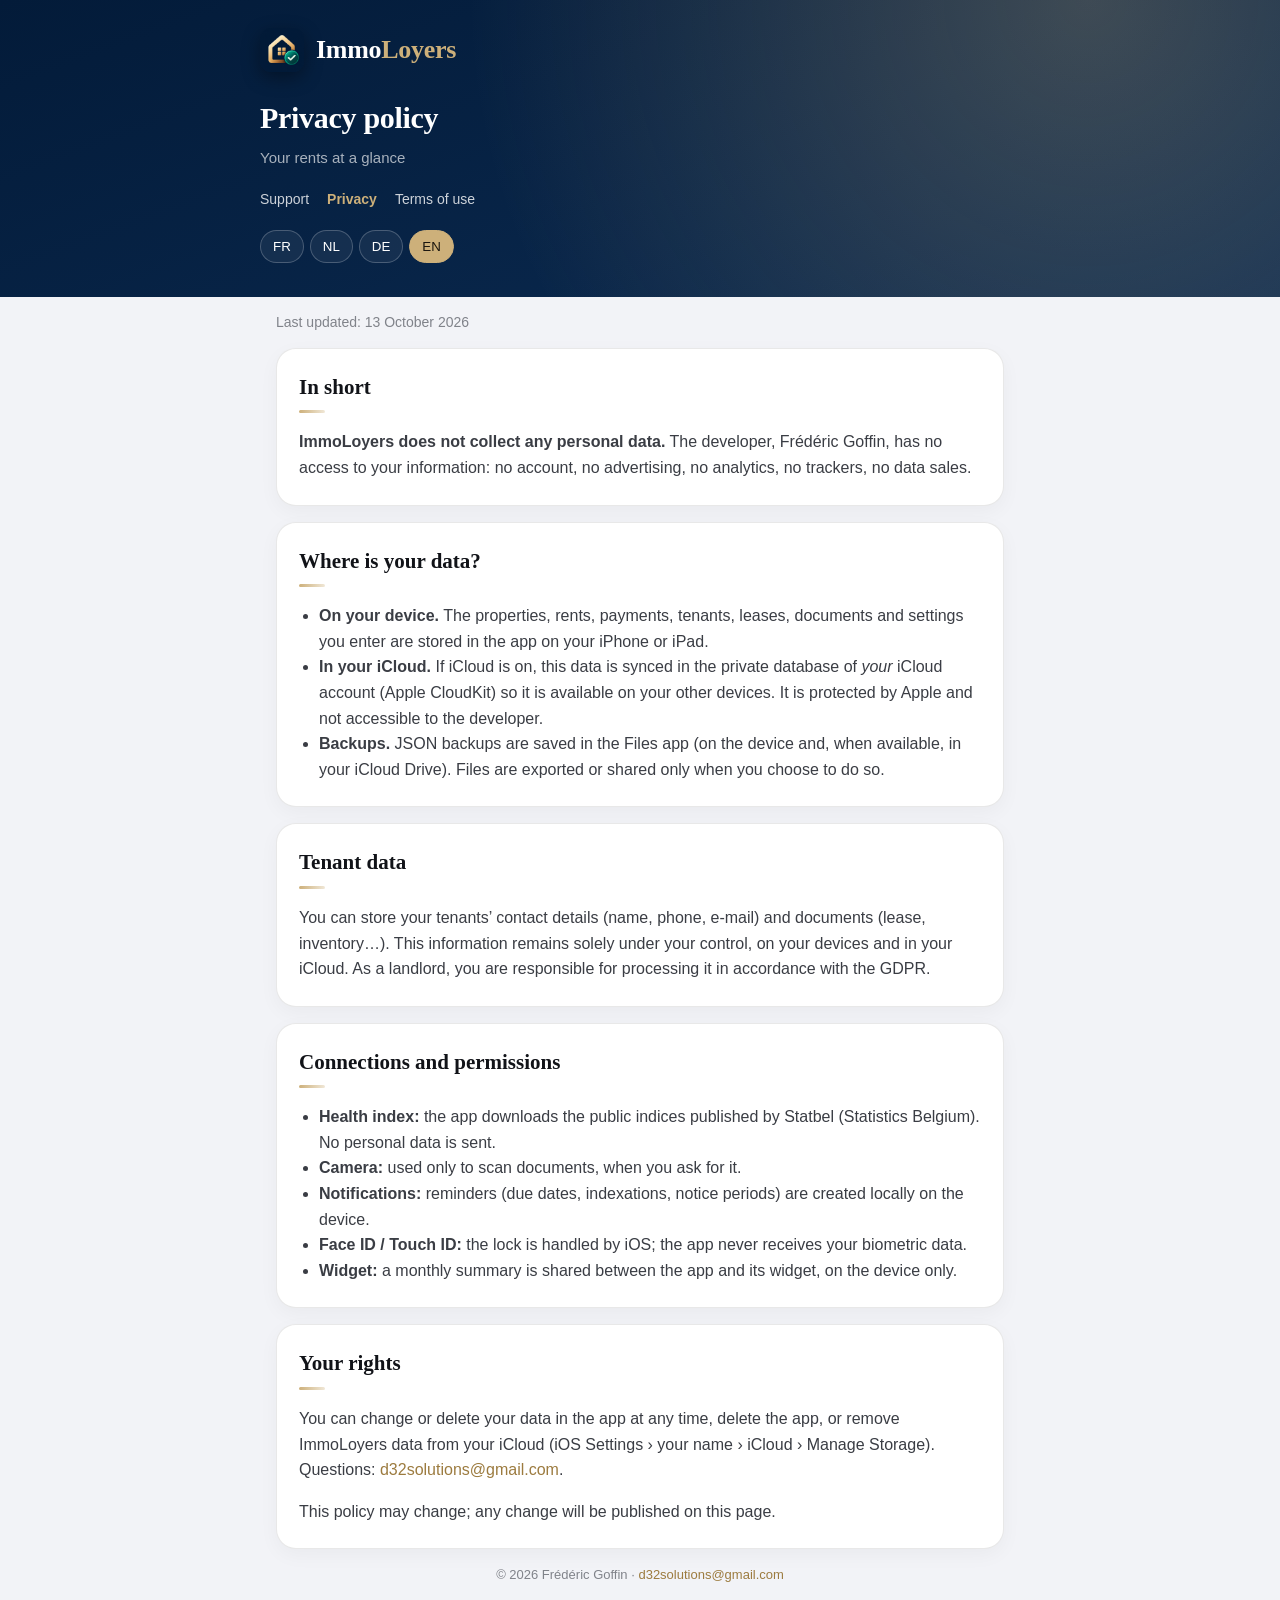
==== privacy.html @ 968ce4fb "Pages ImmoLoyers : assistance, confidentialité, conditions (FR/NL/DE/EN) Co-Authored-By: Claude Opus" ====
<!doctype html>
<html lang="fr">
<head>
<meta charset="utf-8">
<meta name="viewport" content="width=device-width, initial-scale=1">
<title>ImmoLoyers — Politique de confidentialité</title>
<meta name="description" content="ImmoLoyers — Vos loyers, en un coup d’œil">
<link rel="icon" href="logo.png">
<link rel="apple-touch-icon" href="apple-touch-icon.png">
<link rel="stylesheet" href="style.css">
<script src="lang.js"></script>
</head>
<body>
<header class="hero"><div class="wrap">
  <div class="brand"><img src="logo.png" alt=""><span class="name serif">Immo<b>Loyers</b></span></div>
  <h1 class="serif"><span data-lang="fr">Politique de confidentialité</span><span data-lang="nl">Privacybeleid</span><span data-lang="de">Datenschutzerklärung</span><span data-lang="en">Privacy policy</span></h1>
  <p class="sub"><span data-lang="fr">Vos loyers, en un coup d’œil</span><span data-lang="nl">Uw huurgelden in één oogopslag</span><span data-lang="de">Ihre Mieten auf einen Blick</span><span data-lang="en">Your rents at a glance</span></p>
  <nav class="pages"><a href="index.html" data-keep-lang class=""><span data-lang="fr">Assistance</span><span data-lang="nl">Ondersteuning</span><span data-lang="de">Support</span><span data-lang="en">Support</span></a> <a href="privacy.html" data-keep-lang class="on"><span data-lang="fr">Confidentialité</span><span data-lang="nl">Privacy</span><span data-lang="de">Datenschutz</span><span data-lang="en">Privacy</span></a> <a href="terms.html" data-keep-lang class=""><span data-lang="fr">Conditions d’utilisation</span><span data-lang="nl">Gebruiksvoorwaarden</span><span data-lang="de">Nutzungsbedingungen</span><span data-lang="en">Terms of use</span></a></nav>
  <nav class="lang">
    <button data-set="fr">FR</button><button data-set="nl">NL</button><button data-set="de">DE</button><button data-set="en">EN</button>
  </nav>
</div></header>
<main class="wrap"><div data-lang="fr"><p class="muted">Dernière mise à jour : 13 octobre 2026</p><section class="card"><h2 class="serif">En bref</h2><div class="rule"></div><p><strong>ImmoLoyers ne collecte aucune donnée personnelle.</strong> Le développeur, Frédéric Goffin, n’a accès à aucune de vos informations : pas de compte à créer, pas de publicité, pas de mesure d’audience, pas de pisteur, pas de revente de données.</p></section><section class="card"><h2 class="serif">Où sont vos données ?</h2><div class="rule"></div><ul>
<li><strong>Sur votre appareil.</strong> Les biens, loyers, paiements, locataires, baux, documents et réglages que vous saisissez sont enregistrés dans l’app, sur votre iPhone ou iPad.</li>
<li><strong>Dans votre iCloud.</strong> Si iCloud est activé, ces données sont synchronisées dans la base privée de <em>votre</em> compte iCloud (Apple CloudKit), pour être disponibles sur vos autres appareils. Elles sont protégées par Apple et ne sont pas accessibles au développeur.</li>
<li><strong>Sauvegardes.</strong> Les sauvegardes JSON sont enregistrées dans l’app Fichiers (sur l’appareil et, si disponible, dans votre iCloud Drive). Les fichiers que vous exportez ou partagez le sont uniquement à votre initiative.</li>
</ul></section><section class="card"><h2 class="serif">Données des locataires</h2><div class="rule"></div><p>Vous pouvez enregistrer les coordonnées de vos locataires (nom, téléphone, e-mail) et des documents (bail, état des lieux…). Ces informations restent sous votre seul contrôle, sur vos appareils et dans votre iCloud. En tant que bailleur, vous êtes responsable de leur traitement conformément au RGPD.</p></section><section class="card"><h2 class="serif">Connexions et autorisations</h2><div class="rule"></div><ul>
<li><strong>Indice santé :</strong> l’app télécharge les indices publics publiés par Statbel (Office belge de statistique). Aucune donnée personnelle n’est envoyée.</li>
<li><strong>Appareil photo :</strong> utilisé uniquement pour scanner des documents, à votre demande.</li>
<li><strong>Notifications :</strong> les rappels (échéances, indexations, préavis) sont créés localement sur l’appareil.</li>
<li><strong>Face ID / Touch ID :</strong> le verrouillage est géré par iOS ; l’app ne reçoit jamais vos données biométriques.</li>
<li><strong>Widget :</strong> un résumé du mois est partagé entre l’app et son widget, sur l’appareil uniquement.</li>
</ul></section><section class="card"><h2 class="serif">Vos droits</h2><div class="rule"></div><p>Vous pouvez à tout moment modifier ou supprimer vos données dans l’app, supprimer l’app, ou effacer les données ImmoLoyers de votre iCloud (Réglages iOS › votre nom › iCloud › Gérer le stockage). Pour toute question : <a href="mailto:d32solutions@gmail.com">d32solutions@gmail.com</a>.</p>
<p>Cette politique peut évoluer ; toute modification sera publiée sur cette page.</p></section></div><div data-lang="nl"><p class="muted">Laatst bijgewerkt: 13 oktober 2026</p><section class="card"><h2 class="serif">Kort samengevat</h2><div class="rule"></div><p><strong>ImmoLoyers verzamelt geen persoonsgegevens.</strong> De ontwikkelaar, Frédéric Goffin, heeft geen toegang tot uw gegevens: geen account, geen reclame, geen statistieken, geen trackers, geen verkoop van gegevens.</p></section><section class="card"><h2 class="serif">Waar staan uw gegevens?</h2><div class="rule"></div><ul>
<li><strong>Op uw toestel.</strong> De panden, huurgelden, betalingen, huurders, huurovereenkomsten, documenten en instellingen die u invoert, worden in de app op uw iPhone of iPad bewaard.</li>
<li><strong>In uw iCloud.</strong> Als iCloud is ingeschakeld, worden deze gegevens gesynchroniseerd in de privédatabase van <em>uw</em> iCloud-account (Apple CloudKit), zodat ze op uw andere toestellen beschikbaar zijn. Ze worden beschermd door Apple en zijn niet toegankelijk voor de ontwikkelaar.</li>
<li><strong>Back-ups.</strong> JSON-back-ups worden bewaard in de app Bestanden (op het toestel en, indien beschikbaar, in uw iCloud Drive). Het exporteren of delen van bestanden gebeurt uitsluitend op uw initiatief.</li>
</ul></section><section class="card"><h2 class="serif">Gegevens van huurders</h2><div class="rule"></div><p>U kunt de contactgegevens van uw huurders (naam, telefoon, e-mail) en documenten (huurovereenkomst, plaatsbeschrijving…) bewaren. Die informatie blijft volledig onder uw controle, op uw toestellen en in uw iCloud. Als verhuurder bent u verantwoordelijk voor de verwerking ervan volgens de AVG.</p></section><section class="card"><h2 class="serif">Verbindingen en toestemmingen</h2><div class="rule"></div><ul>
<li><strong>Gezondheidsindex:</strong> de app downloadt de openbare indexcijfers van Statbel (Belgisch statistiekbureau). Er worden geen persoonsgegevens verzonden.</li>
<li><strong>Camera:</strong> enkel gebruikt om documenten te scannen, op uw verzoek.</li>
<li><strong>Meldingen:</strong> herinneringen (vervaldagen, indexeringen, opzeg) worden lokaal op het toestel aangemaakt.</li>
<li><strong>Face ID / Touch ID:</strong> de vergrendeling wordt door iOS beheerd; de app ontvangt nooit uw biometrische gegevens.</li>
<li><strong>Widget:</strong> een overzicht van de maand wordt enkel op het toestel gedeeld tussen de app en haar widget.</li>
</ul></section><section class="card"><h2 class="serif">Uw rechten</h2><div class="rule"></div><p>U kunt uw gegevens op elk moment wijzigen of verwijderen in de app, de app verwijderen of de ImmoLoyers-gegevens uit uw iCloud wissen (iOS-instellingen › uw naam › iCloud › Opslag beheren). Vragen: <a href="mailto:d32solutions@gmail.com">d32solutions@gmail.com</a>.</p>
<p>Dit beleid kan wijzigen; elke wijziging wordt op deze pagina gepubliceerd.</p></section></div><div data-lang="de"><p class="muted">Zuletzt aktualisiert: 13. Oktober 2026</p><section class="card"><h2 class="serif">Kurz gesagt</h2><div class="rule"></div><p><strong>ImmoLoyers erhebt keine personenbezogenen Daten.</strong> Der Entwickler, Frédéric Goffin, hat keinen Zugriff auf Ihre Informationen: kein Konto, keine Werbung, keine Reichweitenmessung, keine Tracker, kein Verkauf von Daten.</p></section><section class="card"><h2 class="serif">Wo befinden sich Ihre Daten?</h2><div class="rule"></div><ul>
<li><strong>Auf Ihrem Gerät.</strong> Die von Ihnen erfassten Immobilien, Mieten, Zahlungen, Mieter, Mietverträge, Dokumente und Einstellungen werden in der App auf Ihrem iPhone oder iPad gespeichert.</li>
<li><strong>In Ihrer iCloud.</strong> Ist iCloud aktiviert, werden diese Daten in der privaten Datenbank <em>Ihres</em> iCloud-Kontos (Apple CloudKit) synchronisiert, damit sie auf Ihren anderen Geräten verfügbar sind. Sie werden von Apple geschützt und sind für den Entwickler nicht zugänglich.</li>
<li><strong>Sicherungen.</strong> JSON-Sicherungen werden in der App Dateien gespeichert (auf dem Gerät und, falls verfügbar, in Ihrem iCloud Drive). Exportieren oder Teilen von Dateien erfolgt ausschließlich auf Ihre Veranlassung.</li>
</ul></section><section class="card"><h2 class="serif">Daten der Mieter</h2><div class="rule"></div><p>Sie können Kontaktdaten Ihrer Mieter (Name, Telefon, E-Mail) und Dokumente (Mietvertrag, Zustandsbericht…) speichern. Diese Informationen bleiben allein unter Ihrer Kontrolle, auf Ihren Geräten und in Ihrer iCloud. Als Vermieter sind Sie für ihre Verarbeitung gemäß DSGVO verantwortlich.</p></section><section class="card"><h2 class="serif">Verbindungen und Berechtigungen</h2><div class="rule"></div><ul>
<li><strong>Gesundheitsindex:</strong> Die App lädt die von Statbel (Belgisches Statistikamt) veröffentlichten öffentlichen Indizes herunter. Es werden keine personenbezogenen Daten übermittelt.</li>
<li><strong>Kamera:</strong> nur zum Scannen von Dokumenten, auf Ihre Anforderung.</li>
<li><strong>Mitteilungen:</strong> Erinnerungen (Fälligkeiten, Indexierungen, Kündigungsfristen) werden lokal auf dem Gerät erstellt.</li>
<li><strong>Face ID / Touch ID:</strong> Die Sperre wird von iOS verwaltet; die App erhält niemals Ihre biometrischen Daten.</li>
<li><strong>Widget:</strong> Eine Monatsübersicht wird nur auf dem Gerät zwischen der App und ihrem Widget geteilt.</li>
</ul></section><section class="card"><h2 class="serif">Ihre Rechte</h2><div class="rule"></div><p>Sie können Ihre Daten jederzeit in der App ändern oder löschen, die App löschen oder die ImmoLoyers-Daten aus Ihrer iCloud entfernen (iOS-Einstellungen › Ihr Name › iCloud › Speicher verwalten). Fragen: <a href="mailto:d32solutions@gmail.com">d32solutions@gmail.com</a>.</p>
<p>Diese Richtlinie kann sich ändern; jede Änderung wird auf dieser Seite veröffentlicht.</p></section></div><div data-lang="en"><p class="muted">Last updated: 13 October 2026</p><section class="card"><h2 class="serif">In short</h2><div class="rule"></div><p><strong>ImmoLoyers does not collect any personal data.</strong> The developer, Frédéric Goffin, has no access to your information: no account, no advertising, no analytics, no trackers, no data sales.</p></section><section class="card"><h2 class="serif">Where is your data?</h2><div class="rule"></div><ul>
<li><strong>On your device.</strong> The properties, rents, payments, tenants, leases, documents and settings you enter are stored in the app on your iPhone or iPad.</li>
<li><strong>In your iCloud.</strong> If iCloud is on, this data is synced in the private database of <em>your</em> iCloud account (Apple CloudKit) so it is available on your other devices. It is protected by Apple and not accessible to the developer.</li>
<li><strong>Backups.</strong> JSON backups are saved in the Files app (on the device and, when available, in your iCloud Drive). Files are exported or shared only when you choose to do so.</li>
</ul></section><section class="card"><h2 class="serif">Tenant data</h2><div class="rule"></div><p>You can store your tenants’ contact details (name, phone, e-mail) and documents (lease, inventory…). This information remains solely under your control, on your devices and in your iCloud. As a landlord, you are responsible for processing it in accordance with the GDPR.</p></section><section class="card"><h2 class="serif">Connections and permissions</h2><div class="rule"></div><ul>
<li><strong>Health index:</strong> the app downloads the public indices published by Statbel (Statistics Belgium). No personal data is sent.</li>
<li><strong>Camera:</strong> used only to scan documents, when you ask for it.</li>
<li><strong>Notifications:</strong> reminders (due dates, indexations, notice periods) are created locally on the device.</li>
<li><strong>Face ID / Touch ID:</strong> the lock is handled by iOS; the app never receives your biometric data.</li>
<li><strong>Widget:</strong> a monthly summary is shared between the app and its widget, on the device only.</li>
</ul></section><section class="card"><h2 class="serif">Your rights</h2><div class="rule"></div><p>You can change or delete your data in the app at any time, delete the app, or remove ImmoLoyers data from your iCloud (iOS Settings › your name › iCloud › Manage Storage). Questions: <a href="mailto:d32solutions@gmail.com">d32solutions@gmail.com</a>.</p>
<p>This policy may change; any change will be published on this page.</p></section></div></main>
<footer>© 2026 Frédéric Goffin · <a href="mailto:d32solutions@gmail.com">d32solutions@gmail.com</a></footer>
</body>
</html>
---- style.css ----
:root {
  --bg: #F2F3F7;
  --surface: #FFFFFF;
  --ink: #111318;
  --ink2: #3A3D44;
  --muted: #80838A;
  --line: rgba(0, 0, 0, .09);
  --gold: #9C7B3F;
  --gold-soft: rgba(205, 176, 122, .18);
  --hero-a: #031B39;
  --hero-b: #0B2B52;
}
@media (prefers-color-scheme: dark) {
  :root {
    --bg: #0B0C0F;
    --surface: #16181D;
    --ink: #F1EFEA;
    --ink2: #D2D0CB;
    --muted: #8E9198;
    --line: rgba(255, 255, 255, .1);
    --gold: #CDB07A;
    --gold-soft: rgba(205, 176, 122, .14);
  }
}
* { box-sizing: border-box; }
html { -webkit-text-size-adjust: 100%; }
body {
  margin: 0;
  background: var(--bg);
  color: var(--ink);
  font: 16px/1.6 -apple-system, BlinkMacSystemFont, "SF Pro Text", "Segoe UI", Roboto, Helvetica, Arial, sans-serif;
}
.serif { font-family: ui-serif, "New York", Georgia, "Times New Roman", serif; }
a { color: var(--gold); text-decoration: none; }
a:hover { text-decoration: underline; }

header.hero {
  background: radial-gradient(circle at 85% 0%, rgba(205,176,122,.28), transparent 55%),
              linear-gradient(160deg, var(--hero-a), var(--hero-b));
  color: #fff;
  padding: 28px 16px 34px;
}
.wrap { max-width: 760px; margin: 0 auto; padding: 0 16px; }
header .wrap { padding: 0; }
.brand { display: flex; align-items: center; gap: 12px; }
.brand img { width: 44px; height: 44px; border-radius: 11px; box-shadow: 0 6px 18px rgba(0,0,0,.35); }
.brand .name { font-size: 26px; font-weight: 600; letter-spacing: -.3px; }
.brand .name b { color: #CDB07A; font-weight: 600; }
header h1 { font-size: 30px; font-weight: 600; margin: 22px 0 4px; letter-spacing: -.3px; }
header p.sub { margin: 0; color: rgba(255,255,255,.65); font-size: 15px; }

nav.lang { display: flex; gap: 6px; margin-top: 20px; flex-wrap: wrap; }
nav.lang button {
  appearance: none; border: 1px solid rgba(255,255,255,.22); background: rgba(255,255,255,.06);
  color: #fff; font: 600 13px/1 inherit; padding: 8px 12px; border-radius: 999px; cursor: pointer;
}
nav.lang button.on { background: #CDB07A; color: #1A1610; border-color: #CDB07A; }

nav.pages { display: flex; gap: 18px; flex-wrap: wrap; margin: 18px 0 0; font-size: 14px; }
nav.pages a { color: rgba(255,255,255,.8); }
nav.pages a.on { color: #CDB07A; font-weight: 600; }

main { padding: 26px 0 50px; }
.card {
  background: var(--surface); border: 1px solid var(--line); border-radius: 20px;
  padding: 22px 22px 8px; margin-bottom: 16px; box-shadow: 0 6px 20px rgba(0,0,0,.04);
}
.card h2 { font-size: 21px; font-weight: 600; margin: 0 0 6px; }
.card h3 { font-size: 16px; margin: 18px 0 4px; }
.card p, .card li { color: var(--ink2); }
.card ul { padding-left: 20px; }
.rule { width: 26px; height: 3px; border-radius: 2px; background: linear-gradient(90deg, #CDB07A, rgba(205,176,122,.3)); margin: 4px 0 12px; }
.muted { color: var(--muted); font-size: 14px; }
.cta {
  display: inline-block; margin: 6px 0 16px; padding: 12px 18px; border-radius: 14px;
  background: linear-gradient(135deg, #E6CD98, #CDB07A 55%, #B8975C); color: #1A1610 !important;
  font-weight: 600; text-decoration: none !important; box-shadow: 0 6px 16px rgba(205,176,122,.35);
}
footer { text-align: center; color: var(--muted); font-size: 13px; padding: 0 16px 40px; }
[data-lang] { display: none; }
html[lang="fr"] [data-lang="fr"], html[lang="nl"] [data-lang="nl"],
html[lang="de"] [data-lang="de"], html[lang="en"] [data-lang="en"] { display: block; }
html[lang="fr"] span[data-lang="fr"], html[lang="nl"] span[data-lang="nl"],
html[lang="de"] span[data-lang="de"], html[lang="en"] span[data-lang="en"] { display: inline; }
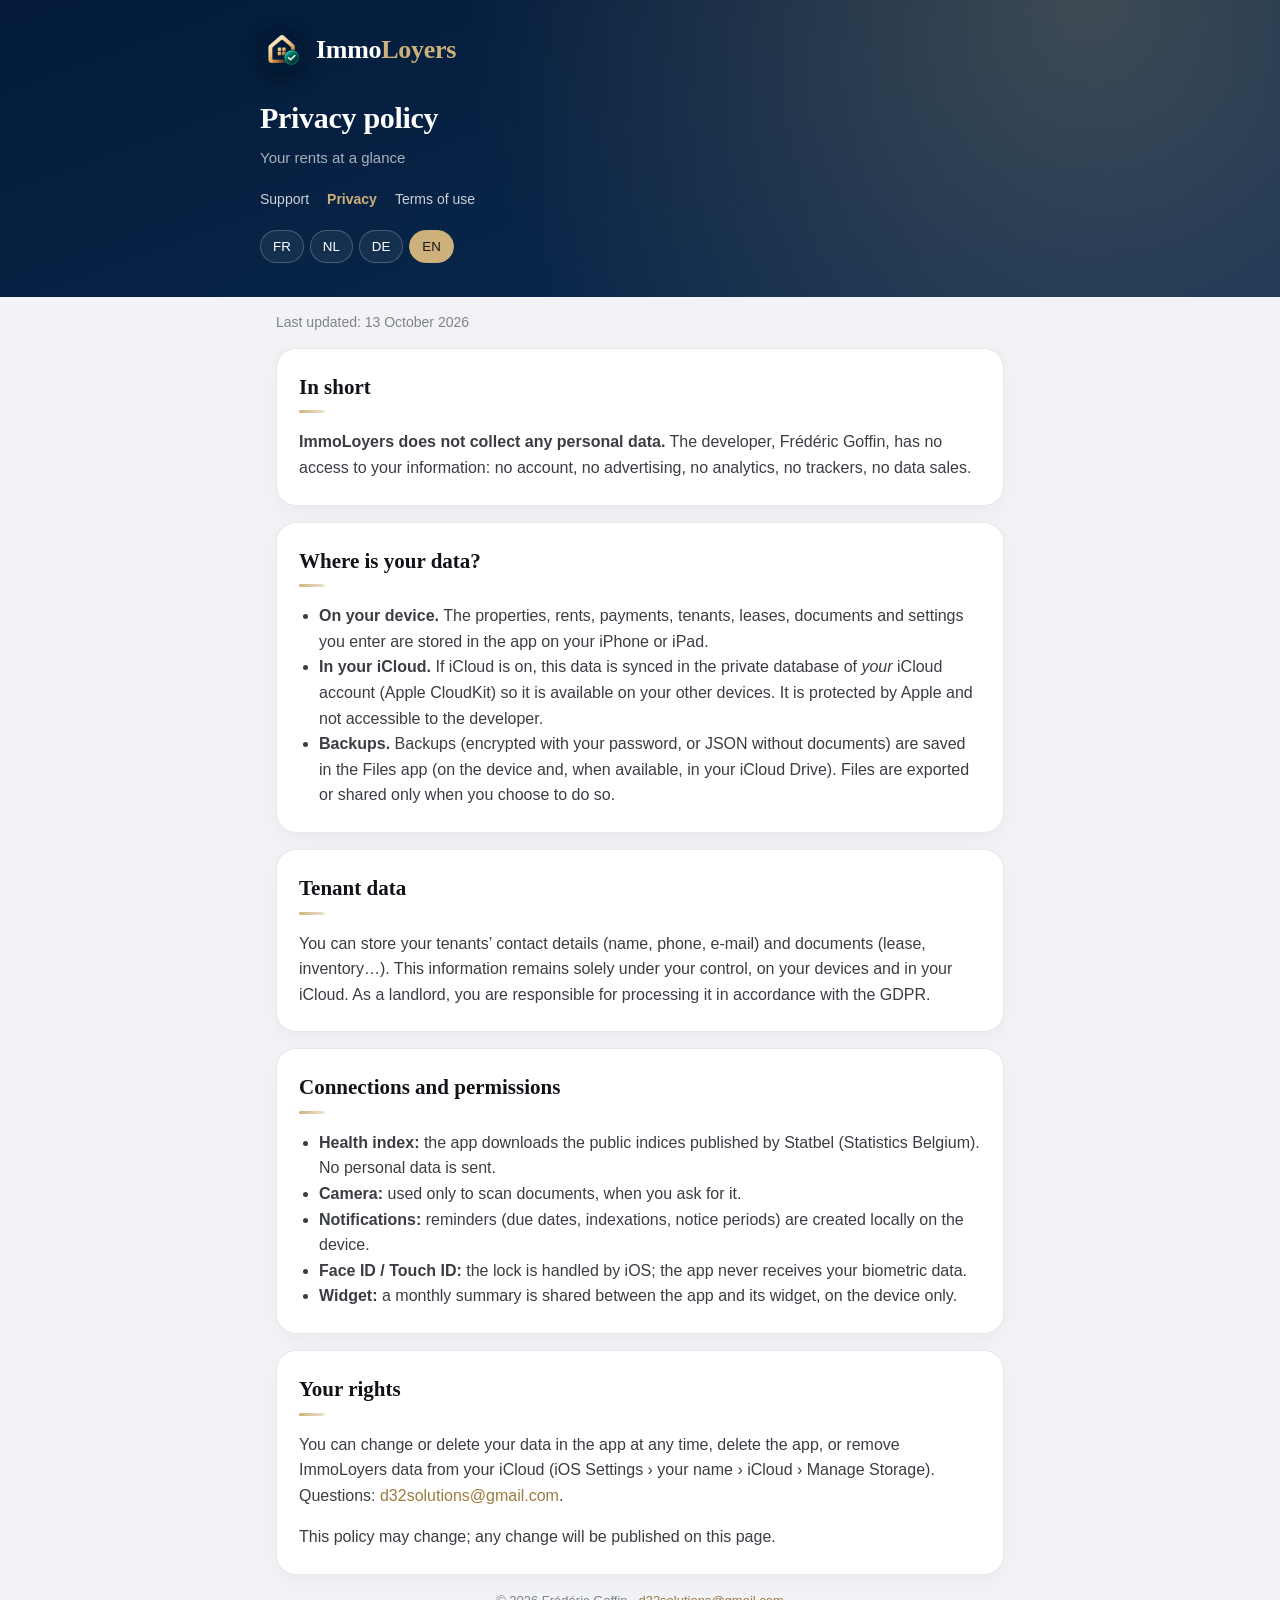
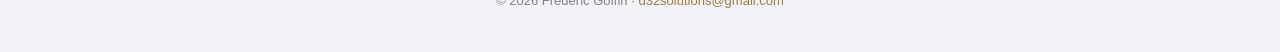
==== commit d12ebf9c: "FAQ et confidentialité : sauvegarde complète chiffrée (.immoloyers) Co-Authored-By: Claude Opus 5.5 " ====
--- a/privacy.html
+++ b/privacy.html
@@ -23,7 +23,7 @@
 <main class="wrap"><div data-lang="fr"><p class="muted">Dernière mise à jour : 13 octobre 2026</p><section class="card"><h2 class="serif">En bref</h2><div class="rule"></div><p><strong>ImmoLoyers ne collecte aucune donnée personnelle.</strong> Le développeur, Frédéric Goffin, n’a accès à aucune de vos informations : pas de compte à créer, pas de publicité, pas de mesure d’audience, pas de pisteur, pas de revente de données.</p></section><section class="card"><h2 class="serif">Où sont vos données ?</h2><div class="rule"></div><ul>
 <li><strong>Sur votre appareil.</strong> Les biens, loyers, paiements, locataires, baux, documents et réglages que vous saisissez sont enregistrés dans l’app, sur votre iPhone ou iPad.</li>
 <li><strong>Dans votre iCloud.</strong> Si iCloud est activé, ces données sont synchronisées dans la base privée de <em>votre</em> compte iCloud (Apple CloudKit), pour être disponibles sur vos autres appareils. Elles sont protégées par Apple et ne sont pas accessibles au développeur.</li>
-<li><strong>Sauvegardes.</strong> Les sauvegardes JSON sont enregistrées dans l’app Fichiers (sur l’appareil et, si disponible, dans votre iCloud Drive). Les fichiers que vous exportez ou partagez le sont uniquement à votre initiative.</li>
+<li><strong>Sauvegardes.</strong> Les sauvegardes (chiffrées avec votre mot de passe, ou JSON sans documents) sont enregistrées dans l’app Fichiers (sur l’appareil et, si disponible, dans votre iCloud Drive). Les fichiers que vous exportez ou partagez le sont uniquement à votre initiative.</li>
 </ul></section><section class="card"><h2 class="serif">Données des locataires</h2><div class="rule"></div><p>Vous pouvez enregistrer les coordonnées de vos locataires (nom, téléphone, e-mail) et des documents (bail, état des lieux…). Ces informations restent sous votre seul contrôle, sur vos appareils et dans votre iCloud. En tant que bailleur, vous êtes responsable de leur traitement conformément au RGPD.</p></section><section class="card"><h2 class="serif">Connexions et autorisations</h2><div class="rule"></div><ul>
 <li><strong>Indice santé :</strong> l’app télécharge les indices publics publiés par Statbel (Office belge de statistique). Aucune donnée personnelle n’est envoyée.</li>
 <li><strong>Appareil photo :</strong> utilisé uniquement pour scanner des documents, à votre demande.</li>
@@ -34,7 +34,7 @@
 <p>Cette politique peut évoluer ; toute modification sera publiée sur cette page.</p></section></div><div data-lang="nl"><p class="muted">Laatst bijgewerkt: 13 oktober 2026</p><section class="card"><h2 class="serif">Kort samengevat</h2><div class="rule"></div><p><strong>ImmoLoyers verzamelt geen persoonsgegevens.</strong> De ontwikkelaar, Frédéric Goffin, heeft geen toegang tot uw gegevens: geen account, geen reclame, geen statistieken, geen trackers, geen verkoop van gegevens.</p></section><section class="card"><h2 class="serif">Waar staan uw gegevens?</h2><div class="rule"></div><ul>
 <li><strong>Op uw toestel.</strong> De panden, huurgelden, betalingen, huurders, huurovereenkomsten, documenten en instellingen die u invoert, worden in de app op uw iPhone of iPad bewaard.</li>
 <li><strong>In uw iCloud.</strong> Als iCloud is ingeschakeld, worden deze gegevens gesynchroniseerd in de privédatabase van <em>uw</em> iCloud-account (Apple CloudKit), zodat ze op uw andere toestellen beschikbaar zijn. Ze worden beschermd door Apple en zijn niet toegankelijk voor de ontwikkelaar.</li>
-<li><strong>Back-ups.</strong> JSON-back-ups worden bewaard in de app Bestanden (op het toestel en, indien beschikbaar, in uw iCloud Drive). Het exporteren of delen van bestanden gebeurt uitsluitend op uw initiatief.</li>
+<li><strong>Back-ups.</strong> Back-ups (versleuteld met uw wachtwoord, of JSON zonder documenten) worden bewaard in de app Bestanden (op het toestel en, indien beschikbaar, in uw iCloud Drive). Het exporteren of delen van bestanden gebeurt uitsluitend op uw initiatief.</li>
 </ul></section><section class="card"><h2 class="serif">Gegevens van huurders</h2><div class="rule"></div><p>U kunt de contactgegevens van uw huurders (naam, telefoon, e-mail) en documenten (huurovereenkomst, plaatsbeschrijving…) bewaren. Die informatie blijft volledig onder uw controle, op uw toestellen en in uw iCloud. Als verhuurder bent u verantwoordelijk voor de verwerking ervan volgens de AVG.</p></section><section class="card"><h2 class="serif">Verbindingen en toestemmingen</h2><div class="rule"></div><ul>
 <li><strong>Gezondheidsindex:</strong> de app downloadt de openbare indexcijfers van Statbel (Belgisch statistiekbureau). Er worden geen persoonsgegevens verzonden.</li>
 <li><strong>Camera:</strong> enkel gebruikt om documenten te scannen, op uw verzoek.</li>
@@ -45,7 +45,7 @@
 <p>Dit beleid kan wijzigen; elke wijziging wordt op deze pagina gepubliceerd.</p></section></div><div data-lang="de"><p class="muted">Zuletzt aktualisiert: 13. Oktober 2026</p><section class="card"><h2 class="serif">Kurz gesagt</h2><div class="rule"></div><p><strong>ImmoLoyers erhebt keine personenbezogenen Daten.</strong> Der Entwickler, Frédéric Goffin, hat keinen Zugriff auf Ihre Informationen: kein Konto, keine Werbung, keine Reichweitenmessung, keine Tracker, kein Verkauf von Daten.</p></section><section class="card"><h2 class="serif">Wo befinden sich Ihre Daten?</h2><div class="rule"></div><ul>
 <li><strong>Auf Ihrem Gerät.</strong> Die von Ihnen erfassten Immobilien, Mieten, Zahlungen, Mieter, Mietverträge, Dokumente und Einstellungen werden in der App auf Ihrem iPhone oder iPad gespeichert.</li>
 <li><strong>In Ihrer iCloud.</strong> Ist iCloud aktiviert, werden diese Daten in der privaten Datenbank <em>Ihres</em> iCloud-Kontos (Apple CloudKit) synchronisiert, damit sie auf Ihren anderen Geräten verfügbar sind. Sie werden von Apple geschützt und sind für den Entwickler nicht zugänglich.</li>
-<li><strong>Sicherungen.</strong> JSON-Sicherungen werden in der App Dateien gespeichert (auf dem Gerät und, falls verfügbar, in Ihrem iCloud Drive). Exportieren oder Teilen von Dateien erfolgt ausschließlich auf Ihre Veranlassung.</li>
+<li><strong>Sicherungen.</strong> Sicherungen (mit Ihrem Passwort verschlüsselt oder als JSON ohne Dokumente) werden in der App Dateien gespeichert (auf dem Gerät und, falls verfügbar, in Ihrem iCloud Drive). Exportieren oder Teilen von Dateien erfolgt ausschließlich auf Ihre Veranlassung.</li>
 </ul></section><section class="card"><h2 class="serif">Daten der Mieter</h2><div class="rule"></div><p>Sie können Kontaktdaten Ihrer Mieter (Name, Telefon, E-Mail) und Dokumente (Mietvertrag, Zustandsbericht…) speichern. Diese Informationen bleiben allein unter Ihrer Kontrolle, auf Ihren Geräten und in Ihrer iCloud. Als Vermieter sind Sie für ihre Verarbeitung gemäß DSGVO verantwortlich.</p></section><section class="card"><h2 class="serif">Verbindungen und Berechtigungen</h2><div class="rule"></div><ul>
 <li><strong>Gesundheitsindex:</strong> Die App lädt die von Statbel (Belgisches Statistikamt) veröffentlichten öffentlichen Indizes herunter. Es werden keine personenbezogenen Daten übermittelt.</li>
 <li><strong>Kamera:</strong> nur zum Scannen von Dokumenten, auf Ihre Anforderung.</li>
@@ -56,7 +56,7 @@
 <p>Diese Richtlinie kann sich ändern; jede Änderung wird auf dieser Seite veröffentlicht.</p></section></div><div data-lang="en"><p class="muted">Last updated: 13 October 2026</p><section class="card"><h2 class="serif">In short</h2><div class="rule"></div><p><strong>ImmoLoyers does not collect any personal data.</strong> The developer, Frédéric Goffin, has no access to your information: no account, no advertising, no analytics, no trackers, no data sales.</p></section><section class="card"><h2 class="serif">Where is your data?</h2><div class="rule"></div><ul>
 <li><strong>On your device.</strong> The properties, rents, payments, tenants, leases, documents and settings you enter are stored in the app on your iPhone or iPad.</li>
 <li><strong>In your iCloud.</strong> If iCloud is on, this data is synced in the private database of <em>your</em> iCloud account (Apple CloudKit) so it is available on your other devices. It is protected by Apple and not accessible to the developer.</li>
-<li><strong>Backups.</strong> JSON backups are saved in the Files app (on the device and, when available, in your iCloud Drive). Files are exported or shared only when you choose to do so.</li>
+<li><strong>Backups.</strong> Backups (encrypted with your password, or JSON without documents) are saved in the Files app (on the device and, when available, in your iCloud Drive). Files are exported or shared only when you choose to do so.</li>
 </ul></section><section class="card"><h2 class="serif">Tenant data</h2><div class="rule"></div><p>You can store your tenants’ contact details (name, phone, e-mail) and documents (lease, inventory…). This information remains solely under your control, on your devices and in your iCloud. As a landlord, you are responsible for processing it in accordance with the GDPR.</p></section><section class="card"><h2 class="serif">Connections and permissions</h2><div class="rule"></div><ul>
 <li><strong>Health index:</strong> the app downloads the public indices published by Statbel (Statistics Belgium). No personal data is sent.</li>
 <li><strong>Camera:</strong> used only to scan documents, when you ask for it.</li>
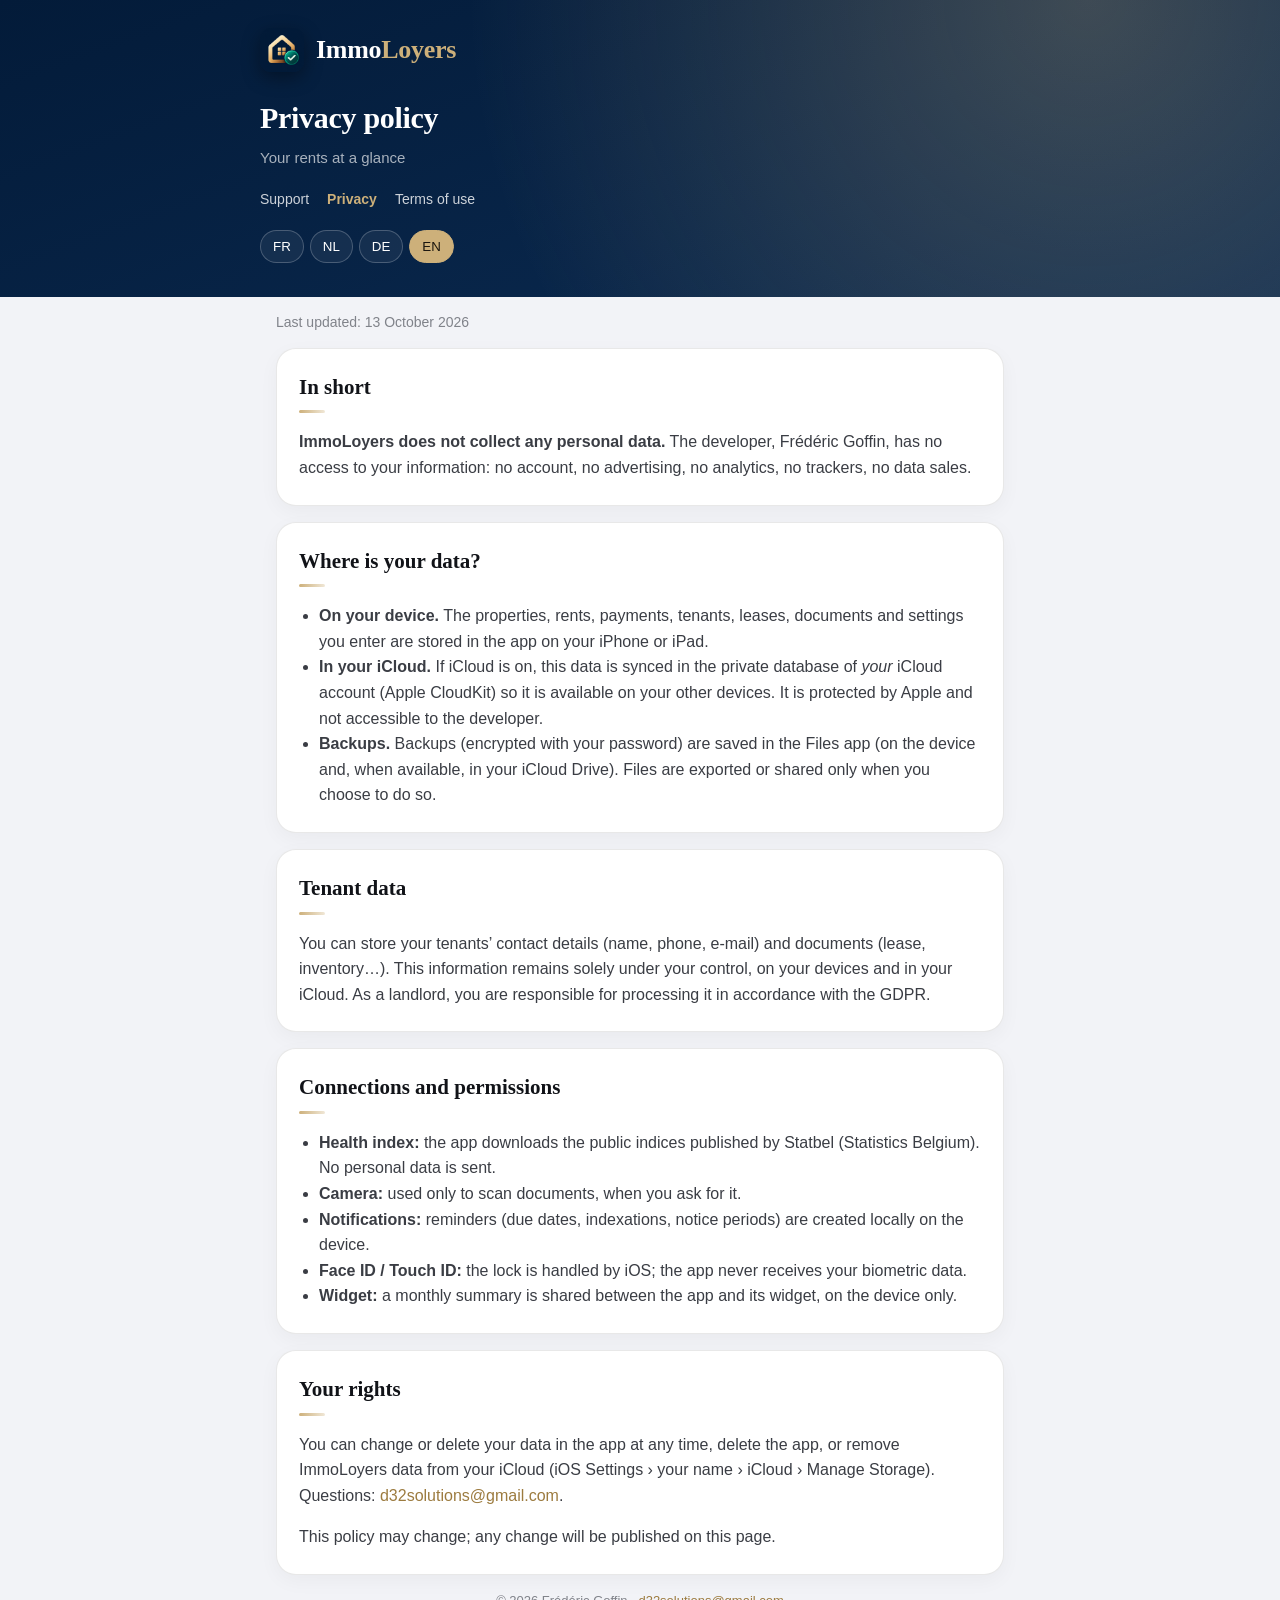
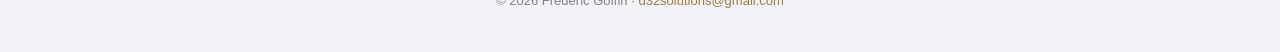
==== commit cbf5e799: "Confidentialité : sauvegardes uniquement chiffrées (plus de JSON) Co-Authored-By: Claude Opus 5.5 <n" ====
--- a/privacy.html
+++ b/privacy.html
@@ -23,7 +23,7 @@
 <main class="wrap"><div data-lang="fr"><p class="muted">Dernière mise à jour : 13 octobre 2026</p><section class="card"><h2 class="serif">En bref</h2><div class="rule"></div><p><strong>ImmoLoyers ne collecte aucune donnée personnelle.</strong> Le développeur, Frédéric Goffin, n’a accès à aucune de vos informations : pas de compte à créer, pas de publicité, pas de mesure d’audience, pas de pisteur, pas de revente de données.</p></section><section class="card"><h2 class="serif">Où sont vos données ?</h2><div class="rule"></div><ul>
 <li><strong>Sur votre appareil.</strong> Les biens, loyers, paiements, locataires, baux, documents et réglages que vous saisissez sont enregistrés dans l’app, sur votre iPhone ou iPad.</li>
 <li><strong>Dans votre iCloud.</strong> Si iCloud est activé, ces données sont synchronisées dans la base privée de <em>votre</em> compte iCloud (Apple CloudKit), pour être disponibles sur vos autres appareils. Elles sont protégées par Apple et ne sont pas accessibles au développeur.</li>
-<li><strong>Sauvegardes.</strong> Les sauvegardes (chiffrées avec votre mot de passe, ou JSON sans documents) sont enregistrées dans l’app Fichiers (sur l’appareil et, si disponible, dans votre iCloud Drive). Les fichiers que vous exportez ou partagez le sont uniquement à votre initiative.</li>
+<li><strong>Sauvegardes.</strong> Les sauvegardes (chiffrées avec votre mot de passe) sont enregistrées dans l’app Fichiers (sur l’appareil et, si disponible, dans votre iCloud Drive). Les fichiers que vous exportez ou partagez le sont uniquement à votre initiative.</li>
 </ul></section><section class="card"><h2 class="serif">Données des locataires</h2><div class="rule"></div><p>Vous pouvez enregistrer les coordonnées de vos locataires (nom, téléphone, e-mail) et des documents (bail, état des lieux…). Ces informations restent sous votre seul contrôle, sur vos appareils et dans votre iCloud. En tant que bailleur, vous êtes responsable de leur traitement conformément au RGPD.</p></section><section class="card"><h2 class="serif">Connexions et autorisations</h2><div class="rule"></div><ul>
 <li><strong>Indice santé :</strong> l’app télécharge les indices publics publiés par Statbel (Office belge de statistique). Aucune donnée personnelle n’est envoyée.</li>
 <li><strong>Appareil photo :</strong> utilisé uniquement pour scanner des documents, à votre demande.</li>
@@ -34,7 +34,7 @@
 <p>Cette politique peut évoluer ; toute modification sera publiée sur cette page.</p></section></div><div data-lang="nl"><p class="muted">Laatst bijgewerkt: 13 oktober 2026</p><section class="card"><h2 class="serif">Kort samengevat</h2><div class="rule"></div><p><strong>ImmoLoyers verzamelt geen persoonsgegevens.</strong> De ontwikkelaar, Frédéric Goffin, heeft geen toegang tot uw gegevens: geen account, geen reclame, geen statistieken, geen trackers, geen verkoop van gegevens.</p></section><section class="card"><h2 class="serif">Waar staan uw gegevens?</h2><div class="rule"></div><ul>
 <li><strong>Op uw toestel.</strong> De panden, huurgelden, betalingen, huurders, huurovereenkomsten, documenten en instellingen die u invoert, worden in de app op uw iPhone of iPad bewaard.</li>
 <li><strong>In uw iCloud.</strong> Als iCloud is ingeschakeld, worden deze gegevens gesynchroniseerd in de privédatabase van <em>uw</em> iCloud-account (Apple CloudKit), zodat ze op uw andere toestellen beschikbaar zijn. Ze worden beschermd door Apple en zijn niet toegankelijk voor de ontwikkelaar.</li>
-<li><strong>Back-ups.</strong> Back-ups (versleuteld met uw wachtwoord, of JSON zonder documenten) worden bewaard in de app Bestanden (op het toestel en, indien beschikbaar, in uw iCloud Drive). Het exporteren of delen van bestanden gebeurt uitsluitend op uw initiatief.</li>
+<li><strong>Back-ups.</strong> Back-ups (versleuteld met uw wachtwoord) worden bewaard in de app Bestanden (op het toestel en, indien beschikbaar, in uw iCloud Drive). Het exporteren of delen van bestanden gebeurt uitsluitend op uw initiatief.</li>
 </ul></section><section class="card"><h2 class="serif">Gegevens van huurders</h2><div class="rule"></div><p>U kunt de contactgegevens van uw huurders (naam, telefoon, e-mail) en documenten (huurovereenkomst, plaatsbeschrijving…) bewaren. Die informatie blijft volledig onder uw controle, op uw toestellen en in uw iCloud. Als verhuurder bent u verantwoordelijk voor de verwerking ervan volgens de AVG.</p></section><section class="card"><h2 class="serif">Verbindingen en toestemmingen</h2><div class="rule"></div><ul>
 <li><strong>Gezondheidsindex:</strong> de app downloadt de openbare indexcijfers van Statbel (Belgisch statistiekbureau). Er worden geen persoonsgegevens verzonden.</li>
 <li><strong>Camera:</strong> enkel gebruikt om documenten te scannen, op uw verzoek.</li>
@@ -45,7 +45,7 @@
 <p>Dit beleid kan wijzigen; elke wijziging wordt op deze pagina gepubliceerd.</p></section></div><div data-lang="de"><p class="muted">Zuletzt aktualisiert: 13. Oktober 2026</p><section class="card"><h2 class="serif">Kurz gesagt</h2><div class="rule"></div><p><strong>ImmoLoyers erhebt keine personenbezogenen Daten.</strong> Der Entwickler, Frédéric Goffin, hat keinen Zugriff auf Ihre Informationen: kein Konto, keine Werbung, keine Reichweitenmessung, keine Tracker, kein Verkauf von Daten.</p></section><section class="card"><h2 class="serif">Wo befinden sich Ihre Daten?</h2><div class="rule"></div><ul>
 <li><strong>Auf Ihrem Gerät.</strong> Die von Ihnen erfassten Immobilien, Mieten, Zahlungen, Mieter, Mietverträge, Dokumente und Einstellungen werden in der App auf Ihrem iPhone oder iPad gespeichert.</li>
 <li><strong>In Ihrer iCloud.</strong> Ist iCloud aktiviert, werden diese Daten in der privaten Datenbank <em>Ihres</em> iCloud-Kontos (Apple CloudKit) synchronisiert, damit sie auf Ihren anderen Geräten verfügbar sind. Sie werden von Apple geschützt und sind für den Entwickler nicht zugänglich.</li>
-<li><strong>Sicherungen.</strong> Sicherungen (mit Ihrem Passwort verschlüsselt oder als JSON ohne Dokumente) werden in der App Dateien gespeichert (auf dem Gerät und, falls verfügbar, in Ihrem iCloud Drive). Exportieren oder Teilen von Dateien erfolgt ausschließlich auf Ihre Veranlassung.</li>
+<li><strong>Sicherungen.</strong> Sicherungen (mit Ihrem Passwort verschlüsselt) werden in der App Dateien gespeichert (auf dem Gerät und, falls verfügbar, in Ihrem iCloud Drive). Exportieren oder Teilen von Dateien erfolgt ausschließlich auf Ihre Veranlassung.</li>
 </ul></section><section class="card"><h2 class="serif">Daten der Mieter</h2><div class="rule"></div><p>Sie können Kontaktdaten Ihrer Mieter (Name, Telefon, E-Mail) und Dokumente (Mietvertrag, Zustandsbericht…) speichern. Diese Informationen bleiben allein unter Ihrer Kontrolle, auf Ihren Geräten und in Ihrer iCloud. Als Vermieter sind Sie für ihre Verarbeitung gemäß DSGVO verantwortlich.</p></section><section class="card"><h2 class="serif">Verbindungen und Berechtigungen</h2><div class="rule"></div><ul>
 <li><strong>Gesundheitsindex:</strong> Die App lädt die von Statbel (Belgisches Statistikamt) veröffentlichten öffentlichen Indizes herunter. Es werden keine personenbezogenen Daten übermittelt.</li>
 <li><strong>Kamera:</strong> nur zum Scannen von Dokumenten, auf Ihre Anforderung.</li>
@@ -56,7 +56,7 @@
 <p>Diese Richtlinie kann sich ändern; jede Änderung wird auf dieser Seite veröffentlicht.</p></section></div><div data-lang="en"><p class="muted">Last updated: 13 October 2026</p><section class="card"><h2 class="serif">In short</h2><div class="rule"></div><p><strong>ImmoLoyers does not collect any personal data.</strong> The developer, Frédéric Goffin, has no access to your information: no account, no advertising, no analytics, no trackers, no data sales.</p></section><section class="card"><h2 class="serif">Where is your data?</h2><div class="rule"></div><ul>
 <li><strong>On your device.</strong> The properties, rents, payments, tenants, leases, documents and settings you enter are stored in the app on your iPhone or iPad.</li>
 <li><strong>In your iCloud.</strong> If iCloud is on, this data is synced in the private database of <em>your</em> iCloud account (Apple CloudKit) so it is available on your other devices. It is protected by Apple and not accessible to the developer.</li>
-<li><strong>Backups.</strong> Backups (encrypted with your password, or JSON without documents) are saved in the Files app (on the device and, when available, in your iCloud Drive). Files are exported or shared only when you choose to do so.</li>
+<li><strong>Backups.</strong> Backups (encrypted with your password) are saved in the Files app (on the device and, when available, in your iCloud Drive). Files are exported or shared only when you choose to do so.</li>
 </ul></section><section class="card"><h2 class="serif">Tenant data</h2><div class="rule"></div><p>You can store your tenants’ contact details (name, phone, e-mail) and documents (lease, inventory…). This information remains solely under your control, on your devices and in your iCloud. As a landlord, you are responsible for processing it in accordance with the GDPR.</p></section><section class="card"><h2 class="serif">Connections and permissions</h2><div class="rule"></div><ul>
 <li><strong>Health index:</strong> the app downloads the public indices published by Statbel (Statistics Belgium). No personal data is sent.</li>
 <li><strong>Camera:</strong> used only to scan documents, when you ask for it.</li>
